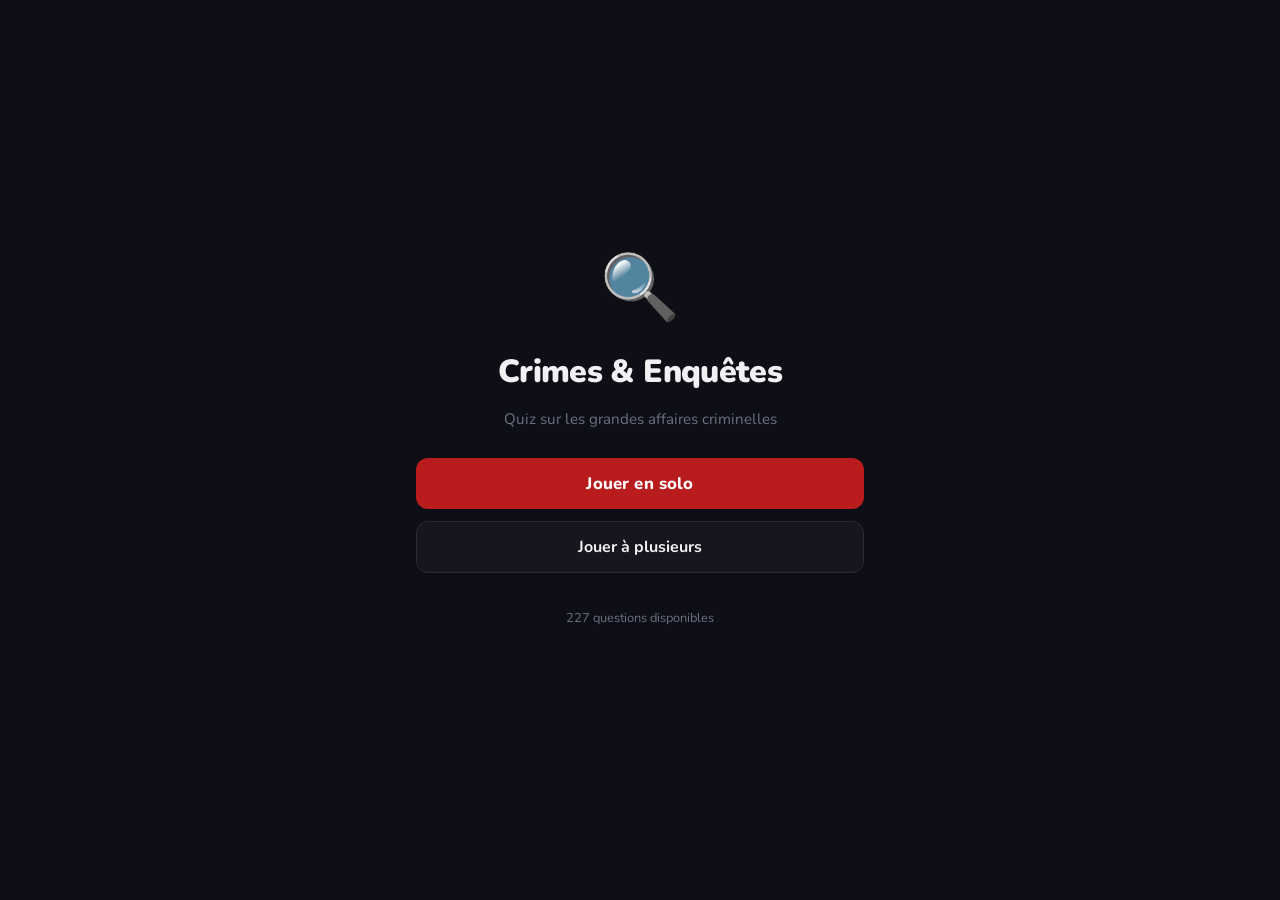
==== index.html @ 1318f6fb "Initial release — Crimes & Enquêtes 32 affaires, 227 questions (a_verifier), 5 modules de jeu. App P" ====
<!DOCTYPE html>
<html lang="fr">
<head>
  <meta charset="UTF-8" />
  <meta name="viewport" content="width=device-width, initial-scale=1.0" />
  <title>Crimes & Enquêtes</title>

  <link rel="manifest" href="manifest.json" />
  <meta name="theme-color" content="#b91c1c" />
  <meta name="robots" content="noindex, nofollow" />
  <meta name="apple-mobile-web-app-capable" content="yes" />
  <meta name="apple-mobile-web-app-status-bar-style" content="black-translucent" />
  <meta name="apple-mobile-web-app-title" content="Crimes" />

  <link rel="preconnect" href="https://fonts.googleapis.com" />
  <link rel="preconnect" href="https://fonts.gstatic.com" crossorigin />
  <link href="https://fonts.googleapis.com/css2?family=Nunito:wght@400;600;700;800;900&display=swap" rel="stylesheet" />

  <link rel="stylesheet" href="css/style.css" />
</head>
<body>

  <!-- ══════════════════ SCREEN: HOME ══════════════════ -->
  <section id="screen-home" class="screen">
    <div class="home-icon">🔍</div>
    <h1 class="home-title">Crimes & Enquêtes</h1>
    <p class="home-subtitle">Quiz sur les grandes affaires criminelles</p>
    <div class="home-buttons">
      <button id="btn-solo" class="btn-primary">Jouer en solo</button>
      <button id="btn-multi" class="btn-secondary">Jouer à plusieurs</button>
    </div>
    <p class="home-stat" id="loading-status">Chargement…</p>
  </section>

  <!-- ══════════════════ SCREEN: SOLO SETUP ══════════════════ -->
  <section id="screen-solo-setup" class="screen">
    <button class="btn-back" id="btn-back-solo">← Retour</button>
    <h2>Mode solo</h2>

    <div class="setup-section">
      <p class="setup-label">Modules</p>
      <div class="module-checks" id="solo-module-checks"></div>
    </div>

    <div class="setup-section">
      <p class="setup-label">Nombre de questions</p>
      <div class="count-group" id="solo-count-btns">
        <button class="count-btn" data-count="5">5</button>
        <button class="count-btn" data-count="10">10</button>
      </div>
    </div>

    <button id="btn-solo-start" class="btn-primary">Commencer →</button>
  </section>

  <!-- ══════════════════ SCREEN: MULTI SETUP ══════════════════ -->
  <section id="screen-multi-setup" class="screen">
    <button class="btn-back" id="btn-back-multi">← Retour</button>
    <h2>Mode multijoueur</h2>

    <div class="setup-section">
      <p class="setup-label">Nombre de joueurs</p>
      <div class="count-group" id="multi-player-count-btns">
        <button class="count-btn" data-count="2">2</button>
        <button class="count-btn" data-count="3">3</button>
        <button class="count-btn" data-count="4">4</button>
      </div>
    </div>

    <div class="setup-section" id="player-names-section"></div>

    <div class="setup-section">
      <p class="setup-label">Questions par joueur</p>
      <div class="count-group" id="multi-rounds-btns">
        <button class="count-btn" data-count="5">5</button>
        <button class="count-btn" data-count="10">10</button>
      </div>
    </div>

    <div class="setup-section">
      <p class="setup-label">Modules</p>
      <div class="module-checks" id="multi-module-checks"></div>
    </div>

    <button id="btn-multi-start" class="btn-primary">Commencer →</button>
  </section>

  <!-- ══════════════════ SCREEN: PRIVACY ══════════════════ -->
  <section id="screen-privacy" class="screen">
    <div class="privacy-icon">🔒</div>
    <p class="privacy-label">Au tour de</p>
    <h2 class="privacy-name" id="privacy-name">Joueur</h2>
    <p class="privacy-hint">Passe l'appareil, puis appuie pour commencer</p>
    <button id="btn-privacy-continue" class="btn-primary">C'est parti !</button>
  </section>

  <!-- ══════════════════ SCREEN: QUESTION ══════════════════ -->
  <section id="screen-question" class="screen">
    <div class="question-header">
      <span class="module-label" id="q-module-label">QCM</span>
      <span class="q-difficulty" id="q-difficulty">⬥⬥⬦</span>
      <span class="q-points" id="q-points">2 pts</span>
    </div>
    <div class="player-info hidden" id="q-player-info">
      <span id="q-player-name"></span>
    </div>
    <div id="question-content"></div>
  </section>

  <!-- ══════════════════ SCREEN: RESULT ══════════════════ -->
  <section id="screen-result" class="screen">
    <div class="result-icon" id="result-icon">✓</div>
    <div class="result-pts" id="result-pts">+2 pts</div>
    <p class="result-explication" id="result-explication"></p>
    <p class="result-player-score hidden" id="result-player-score"></p>
    <button id="btn-result-continue" class="btn-primary">Continuer →</button>
  </section>

  <!-- ══════════════════ SCREEN: END ══════════════════ -->
  <section id="screen-end" class="screen">

    <div id="end-solo" class="hidden">
      <h2>Quiz terminé !</h2>
      <div class="solo-score">
        <span id="end-score-value">0</span>
        <span class="score-sep">/</span>
        <span id="end-score-max">0</span>
      </div>
      <p id="end-perf-label"></p>
    </div>

    <div id="end-multi" class="hidden">
      <h2>Résultats</h2>
      <div id="end-podium"></div>
    </div>

    <div class="end-buttons">
      <button id="btn-end-replay" class="btn-primary">Rejouer</button>
      <button id="btn-end-home" class="btn-secondary">Accueil</button>
    </div>

  </section>

  <script type="module" src="js/app.js"></script>
</body>
</html>
---- css/style.css ----
/* ── Variables ─────────────────────────────────────────────────────────────── */
:root {
  --bg:            #0e0e17;
  --card:          #16161f;
  --card-hover:    #1e1e2a;
  --border:        #2a2a38;
  --accent:        #b91c1c;
  --accent-hover:  #dc2626;
  --accent-2:      #92400e;
  --text:          #f1f1f3;
  --text-muted:    #6b7280;
  --correct:       #16a34a;
  --correct-light: rgba(22, 163, 74, 0.15);
  --wrong:         #dc2626;
  --wrong-light:   rgba(220, 38, 38, 0.15);
  --reveal:        #2563eb;
  --reveal-light:  rgba(37, 99, 235, 0.15);
  --radius:        12px;
  --radius-sm:     8px;
}

/* ── Reset & Base ──────────────────────────────────────────────────────────── */
*, *::before, *::after { box-sizing: border-box; margin: 0; padding: 0; }

html, body {
  height: 100%;
  background: var(--bg);
  color: var(--text);
  font-family: 'Nunito', system-ui, sans-serif;
  font-size: 16px;
  line-height: 1.5;
  -webkit-tap-highlight-color: transparent;
}

body {
  display: flex;
  flex-direction: column;
  align-items: center;
  min-height: 100svh;
}

/* ── Screens ──────────────────────────────────────────────────────────────── */
.screen {
  display: none;
  flex-direction: column;
  width: 100%;
  max-width: 480px;
  min-height: 100svh;
  padding: 24px 16px 40px;
  gap: 20px;
}

.screen.active {
  display: flex;
}

/* ── Buttons ──────────────────────────────────────────────────────────────── */
button {
  font-family: inherit;
  font-size: 1rem;
  cursor: pointer;
  border: none;
  border-radius: var(--radius-sm);
  transition: background 0.15s, transform 0.1s, opacity 0.15s;
}

button:disabled { opacity: 0.45; cursor: not-allowed; transform: none !important; }
button:not(:disabled):active { transform: scale(0.97); }

.btn-primary {
  background: var(--accent);
  color: #fff;
  font-weight: 800;
  font-size: 1.05rem;
  padding: 14px 24px;
  border-radius: var(--radius);
  width: 100%;
  letter-spacing: 0.01em;
}
.btn-primary:hover:not(:disabled) { background: var(--accent-hover); }

.btn-secondary {
  background: var(--card);
  color: var(--text);
  font-weight: 700;
  padding: 14px 24px;
  border-radius: var(--radius);
  width: 100%;
  border: 1px solid var(--border);
}
.btn-secondary:hover:not(:disabled) { background: var(--card-hover); }

.btn-back {
  background: transparent;
  color: var(--text-muted);
  font-size: 0.9rem;
  padding: 8px 0;
  text-align: left;
  width: fit-content;
}
.btn-back:hover { color: var(--text); }

.btn-hint {
  background: transparent;
  color: var(--accent);
  border: 1px solid var(--border);
  font-size: 0.9rem;
  font-weight: 700;
  padding: 10px 16px;
  border-radius: var(--radius-sm);
  width: 100%;
}
.btn-hint:hover:not(:disabled) { background: var(--card); }

/* Count picker buttons */
.count-group { display: flex; gap: 8px; }
.count-btn {
  flex: 1;
  background: var(--card);
  color: var(--text-muted);
  font-weight: 700;
  font-size: 1rem;
  padding: 12px;
  border: 2px solid var(--border);
  border-radius: var(--radius-sm);
}
.count-btn.active {
  background: var(--card-hover);
  color: var(--text);
  border-color: var(--accent);
}
.count-btn:hover:not(:disabled):not(.active) { background: var(--card-hover); }

/* ── Choice buttons ───────────────────────────────────────────────────────── */
.choices {
  display: flex;
  flex-direction: column;
  gap: 10px;
  width: 100%;
}

.choices-2 {
  flex-direction: row;
}

.choice-btn {
  background: var(--card);
  color: var(--text);
  font-weight: 700;
  font-size: 0.95rem;
  padding: 14px 16px;
  border-radius: var(--radius-sm);
  border: 2px solid var(--border);
  text-align: center;
  flex: 1;
  line-height: 1.3;
}
.choice-btn:hover:not(:disabled):not(.correct):not(.wrong):not(.reveal) {
  background: var(--card-hover);
  border-color: var(--text-muted);
}
.choice-btn.correct {
  background: var(--correct-light);
  border-color: var(--correct);
  color: #4ade80;
}
.choice-btn.wrong {
  background: var(--wrong-light);
  border-color: var(--wrong);
  color: #f87171;
}
.choice-btn.reveal {
  background: var(--reveal-light);
  border-color: var(--reveal);
  color: #93c5fd;
}

.btn-validate {
  padding: 12px 24px;
  flex: 2;
}

/* ── Screen: Home ─────────────────────────────────────────────────────────── */
#screen-home {
  justify-content: center;
  align-items: center;
  text-align: center;
  gap: 28px;
}

.home-icon {
  font-size: 4rem;
  line-height: 1;
}

.home-title {
  font-size: 2rem;
  font-weight: 900;
  color: var(--text);
  letter-spacing: -0.02em;
}

.home-subtitle {
  font-size: 0.95rem;
  color: var(--text-muted);
  margin-top: -16px;
}

.home-buttons {
  display: flex;
  flex-direction: column;
  gap: 12px;
  width: 100%;
}

.home-stat {
  font-size: 0.8rem;
  color: var(--text-muted);
  margin-top: 8px;
}

/* ── Screen: Setup ────────────────────────────────────────────────────────── */
.setup-section {
  display: flex;
  flex-direction: column;
  gap: 10px;
}

.setup-label {
  font-size: 0.85rem;
  font-weight: 700;
  color: var(--text-muted);
  text-transform: uppercase;
  letter-spacing: 0.06em;
}

.module-checks {
  display: flex;
  flex-direction: column;
  gap: 8px;
}

.module-check {
  display: flex;
  align-items: center;
  gap: 10px;
  background: var(--card);
  border: 1px solid var(--border);
  border-radius: var(--radius-sm);
  padding: 12px 14px;
  cursor: pointer;
  font-weight: 600;
}
.module-check input[type="checkbox"] {
  width: 18px; height: 18px;
  accent-color: var(--accent);
  cursor: pointer;
}

.player-input-row {
  display: flex;
  flex-direction: column;
  gap: 6px;
}
.player-input-row label { font-size: 0.85rem; color: var(--text-muted); }

.player-name-input {
  background: var(--card);
  border: 1px solid var(--border);
  border-radius: var(--radius-sm);
  color: var(--text);
  font-family: inherit;
  font-size: 1rem;
  font-weight: 600;
  padding: 12px 14px;
  width: 100%;
  outline: none;
}
.player-name-input:focus {
  border-color: var(--accent);
}

/* ── Screen: Privacy ──────────────────────────────────────────────────────── */
#screen-privacy {
  justify-content: center;
  align-items: center;
  text-align: center;
  gap: 20px;
}

.privacy-icon { font-size: 3rem; }
.privacy-label { font-size: 0.95rem; color: var(--text-muted); }
.privacy-name  { font-size: 2rem; font-weight: 900; }
.privacy-hint  { font-size: 0.9rem; color: var(--text-muted); }

/* ── Screen: Question ─────────────────────────────────────────────────────── */
#screen-question {
  gap: 16px;
}

.question-header {
  display: flex;
  align-items: center;
  gap: 8px;
  padding: 10px 14px;
  background: var(--card);
  border-radius: var(--radius-sm);
  border: 1px solid var(--border);
}

.module-label {
  font-size: 0.8rem;
  font-weight: 800;
  color: var(--accent);
  text-transform: uppercase;
  letter-spacing: 0.06em;
  flex: 1;
}

.q-difficulty {
  font-size: 0.85rem;
  color: var(--text-muted);
}

.q-points {
  font-size: 0.85rem;
  font-weight: 700;
  color: var(--text-muted);
  background: var(--card-hover);
  border-radius: 4px;
  padding: 2px 8px;
}

.player-info {
  text-align: center;
  font-size: 0.9rem;
  font-weight: 700;
  color: var(--accent);
}

.q-type-label {
  font-size: 0.85rem;
  font-weight: 700;
  color: var(--text-muted);
  text-transform: uppercase;
  letter-spacing: 0.05em;
}

.question-text {
  font-size: 1.1rem;
  font-weight: 700;
  line-height: 1.45;
  color: var(--text);
}

#question-content {
  display: flex;
  flex-direction: column;
  gap: 14px;
  flex: 1;
}

/* Indices */
.indices-list {
  list-style: none;
  display: flex;
  flex-direction: column;
  gap: 8px;
}

.indice {
  background: var(--card);
  border: 1px solid var(--border);
  border-radius: var(--radius-sm);
  padding: 12px 14px;
  font-size: 0.95rem;
  font-weight: 600;
  transition: opacity 0.3s;
}

.indice.hidden { display: none; }

/* Chronologie */
.chrono-events {
  display: flex;
  flex-direction: column;
  gap: 8px;
}

.chrono-card {
  background: var(--card);
  border: 2px solid var(--border);
  border-radius: var(--radius-sm);
  padding: 12px 14px;
  font-size: 0.95rem;
  font-weight: 600;
  cursor: pointer;
  transition: background 0.15s, border-color 0.15s;
  line-height: 1.3;
}
.chrono-card:hover { background: var(--card-hover); }
.chrono-card.selected {
  background: var(--card-hover);
  border-color: var(--accent);
  color: var(--text-muted);
  cursor: default;
}

.chrono-order { margin-top: 4px; }
.order-label { font-size: 0.8rem; color: var(--text-muted); margin-bottom: 6px; }
.order-slots {
  display: flex;
  flex-direction: column;
  gap: 4px;
  min-height: 24px;
}
.order-slot {
  font-size: 0.85rem;
  color: var(--text-muted);
  padding: 3px 0;
}

.chrono-actions {
  display: flex;
  gap: 10px;
  align-items: center;
}
.chrono-actions .btn-hint { flex: 1; }

/* ── Screen: Result ───────────────────────────────────────────────────────── */
#screen-result {
  justify-content: center;
  align-items: center;
  text-align: center;
  gap: 16px;
}

.result-icon {
  font-size: 4rem;
  font-weight: 900;
  line-height: 1;
}
.result-icon.correct { color: var(--correct); }
.result-icon.wrong   { color: var(--wrong); }

.result-pts {
  font-size: 1.6rem;
  font-weight: 900;
}
.result-pts.correct { color: var(--correct); }
.result-pts.wrong   { color: var(--text-muted); }

.result-explication {
  font-size: 0.95rem;
  color: var(--text-muted);
  line-height: 1.5;
  max-width: 360px;
  background: var(--card);
  border-radius: var(--radius-sm);
  padding: 14px;
  text-align: left;
}

.result-player-score {
  font-size: 0.9rem;
  font-weight: 700;
  color: var(--accent);
}

/* ── Screen: End ──────────────────────────────────────────────────────────── */
#screen-end {
  justify-content: center;
  align-items: center;
  text-align: center;
  gap: 24px;
}

#screen-end h2 { font-size: 1.6rem; font-weight: 900; }

.solo-score {
  display: flex;
  align-items: baseline;
  gap: 6px;
  justify-content: center;
}
#end-score-value {
  font-size: 3.5rem;
  font-weight: 900;
  color: var(--accent);
}
.score-sep {
  font-size: 2rem;
  color: var(--text-muted);
}
#end-score-max {
  font-size: 2rem;
  color: var(--text-muted);
}
#end-perf-label {
  font-size: 1.1rem;
  font-weight: 700;
}

.podium-row {
  display: flex;
  align-items: center;
  gap: 12px;
  background: var(--card);
  border: 1px solid var(--border);
  border-radius: var(--radius-sm);
  padding: 14px 18px;
  width: 100%;
  text-align: left;
}
.podium-row.winner {
  background: var(--card-hover);
  border-color: var(--accent);
}
#end-podium {
  display: flex;
  flex-direction: column;
  gap: 8px;
  width: 100%;
}
.podium-rank { font-size: 1.3rem; min-width: 32px; }
.podium-name { flex: 1; font-weight: 700; }
.podium-score { font-weight: 800; color: var(--accent); }

.end-buttons {
  display: flex;
  flex-direction: column;
  gap: 10px;
  width: 100%;
}

/* ── Helpers ──────────────────────────────────────────────────────────────── */
.hidden { display: none !important; }

h2 {
  font-size: 1.4rem;
  font-weight: 900;
}
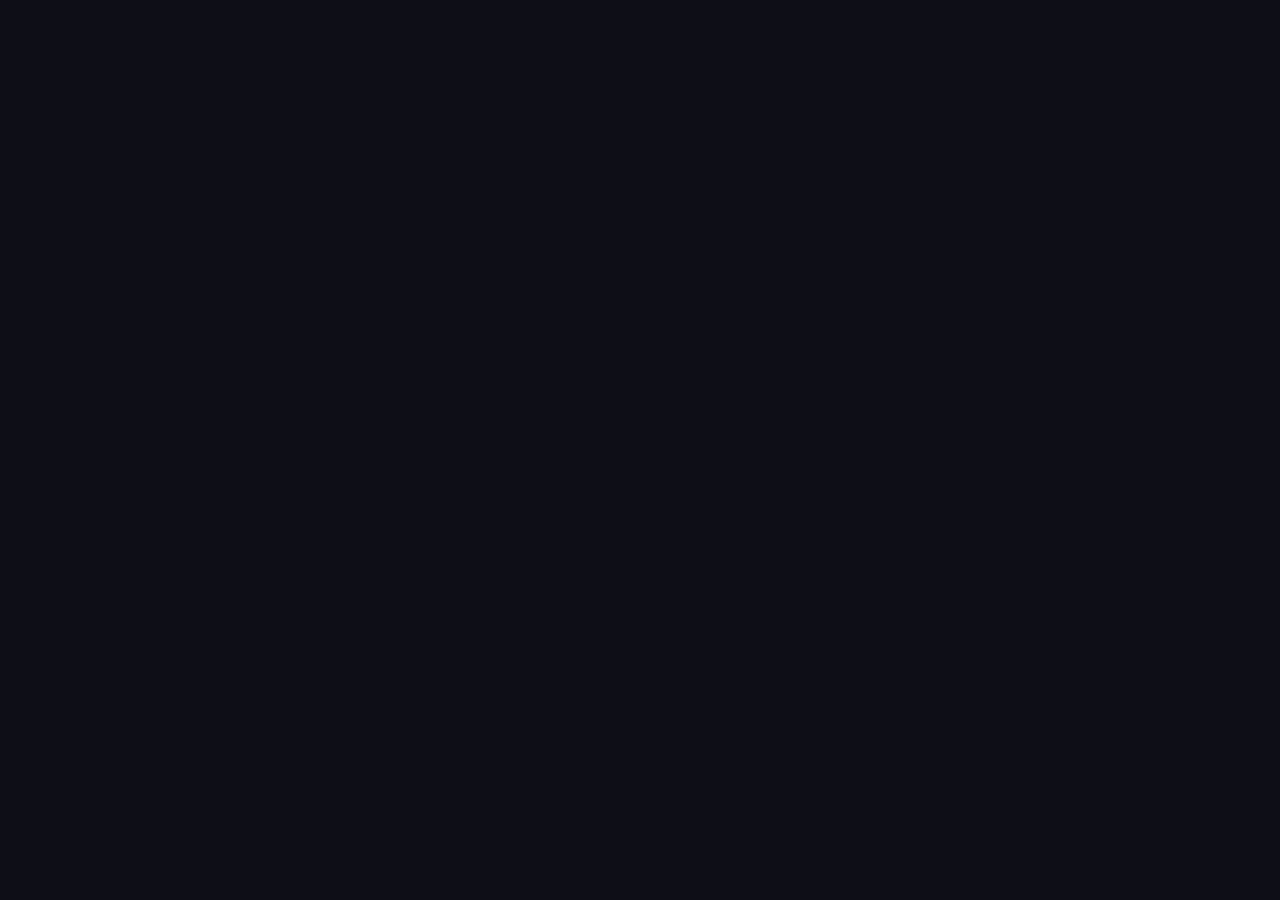
==== commit 86beac29: "Corrections données + améliorations UI Corrections de données : - Émile Louis : taxi → bus scolaire " ====
--- a/index.html
+++ b/index.html
@@ -100,7 +100,9 @@
       <span class="module-label" id="q-module-label">QCM</span>
       <span class="q-difficulty" id="q-difficulty">⬥⬥⬦</span>
       <span class="q-points" id="q-points">2 pts</span>
+      <span class="q-counter" id="q-counter">1/10</span>
     </div>
+    <div class="q-scores hidden" id="q-scores"></div>
     <div class="player-info hidden" id="q-player-info">
       <span id="q-player-name"></span>
     </div>
@@ -136,6 +138,7 @@
 
     <div class="end-buttons">
       <button id="btn-end-replay" class="btn-primary">Rejouer</button>
+      <button id="btn-end-solo" class="btn-secondary">Jouer en solo →</button>
       <button id="btn-end-home" class="btn-secondary">Accueil</button>
     </div>
 
--- a/css/style.css
+++ b/css/style.css
@@ -331,6 +331,34 @@
   padding: 2px 8px;
 }
 
+.q-counter {
+  font-size: 0.8rem;
+  font-weight: 700;
+  color: var(--text-muted);
+  margin-left: auto;
+}
+
+.q-scores {
+  display: flex;
+  gap: 8px;
+  flex-wrap: wrap;
+  justify-content: center;
+}
+
+.q-score-chip {
+  background: var(--card);
+  border: 1px solid var(--border);
+  border-radius: 20px;
+  padding: 4px 12px;
+  font-size: 0.82rem;
+  color: var(--text-muted);
+}
+
+.q-score-chip strong {
+  color: var(--accent);
+  font-weight: 800;
+}
+
 .player-info {
   text-align: center;
   font-size: 0.9rem;
